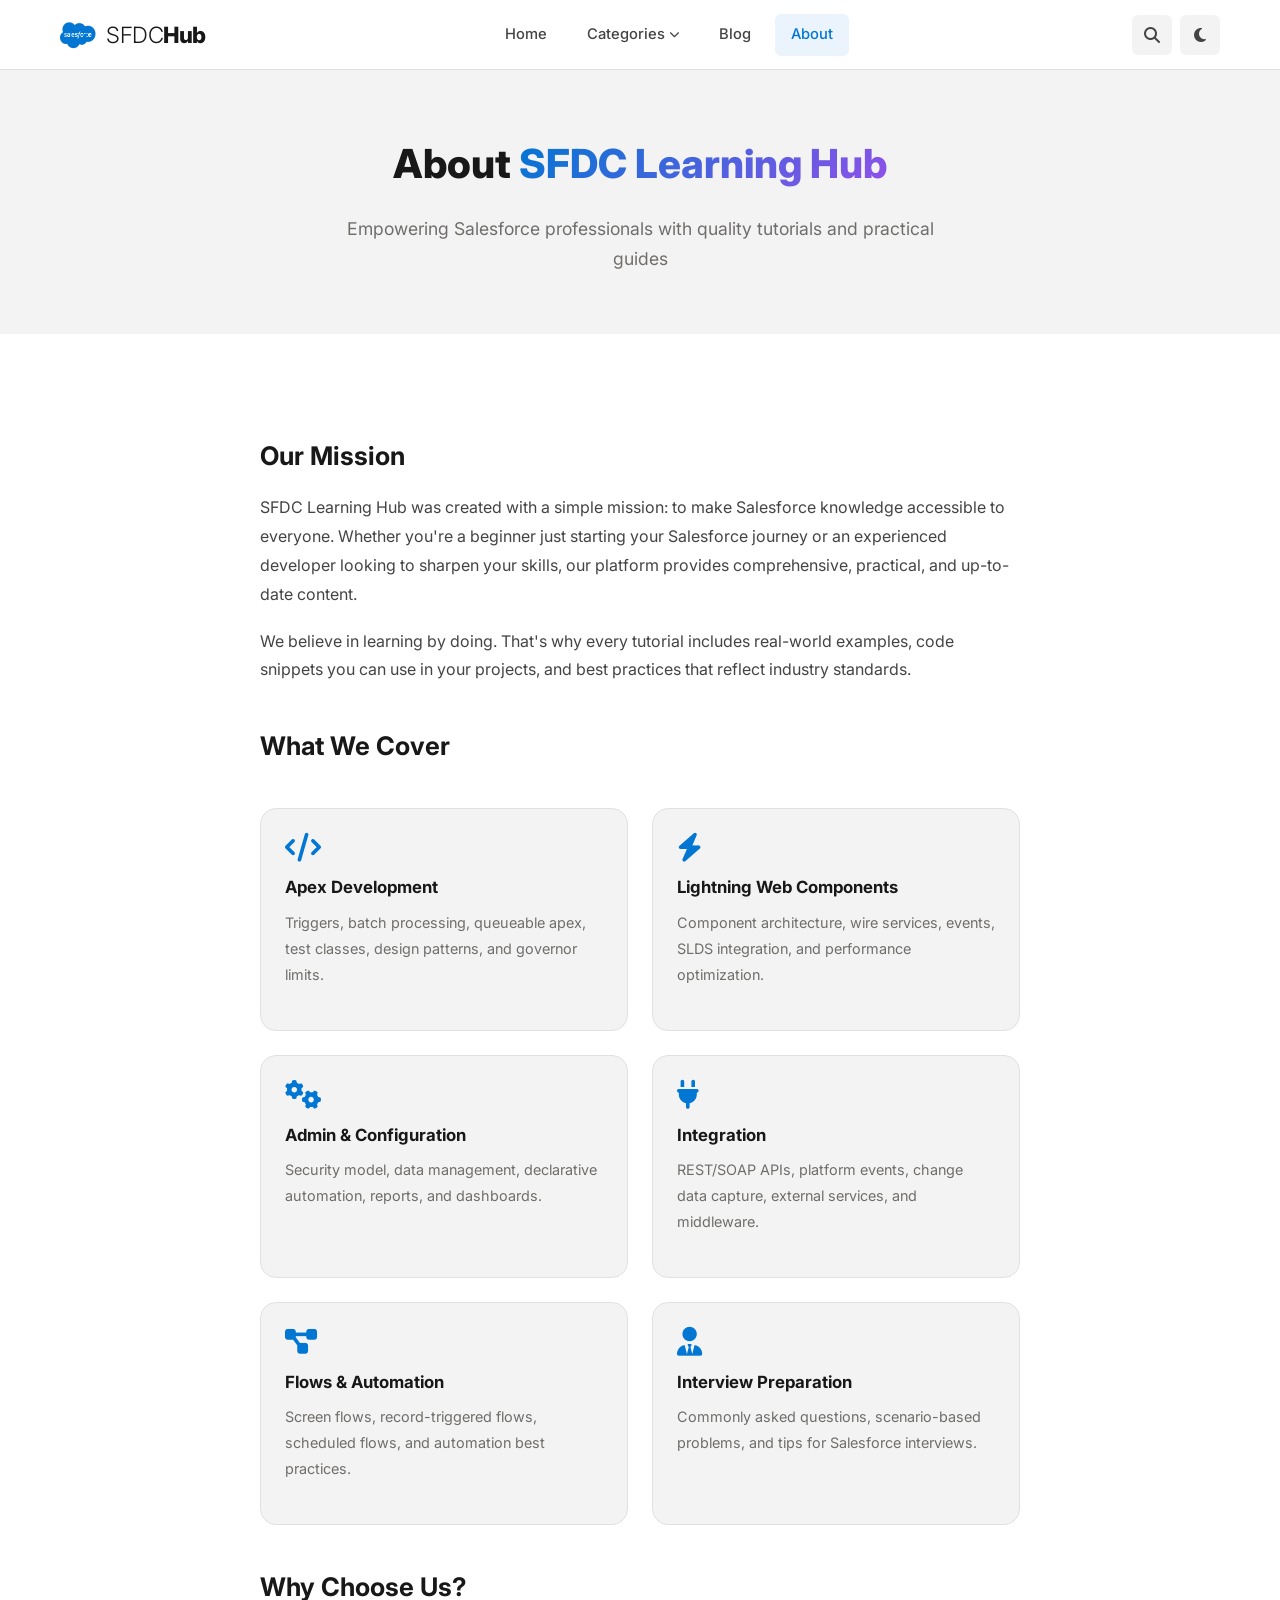
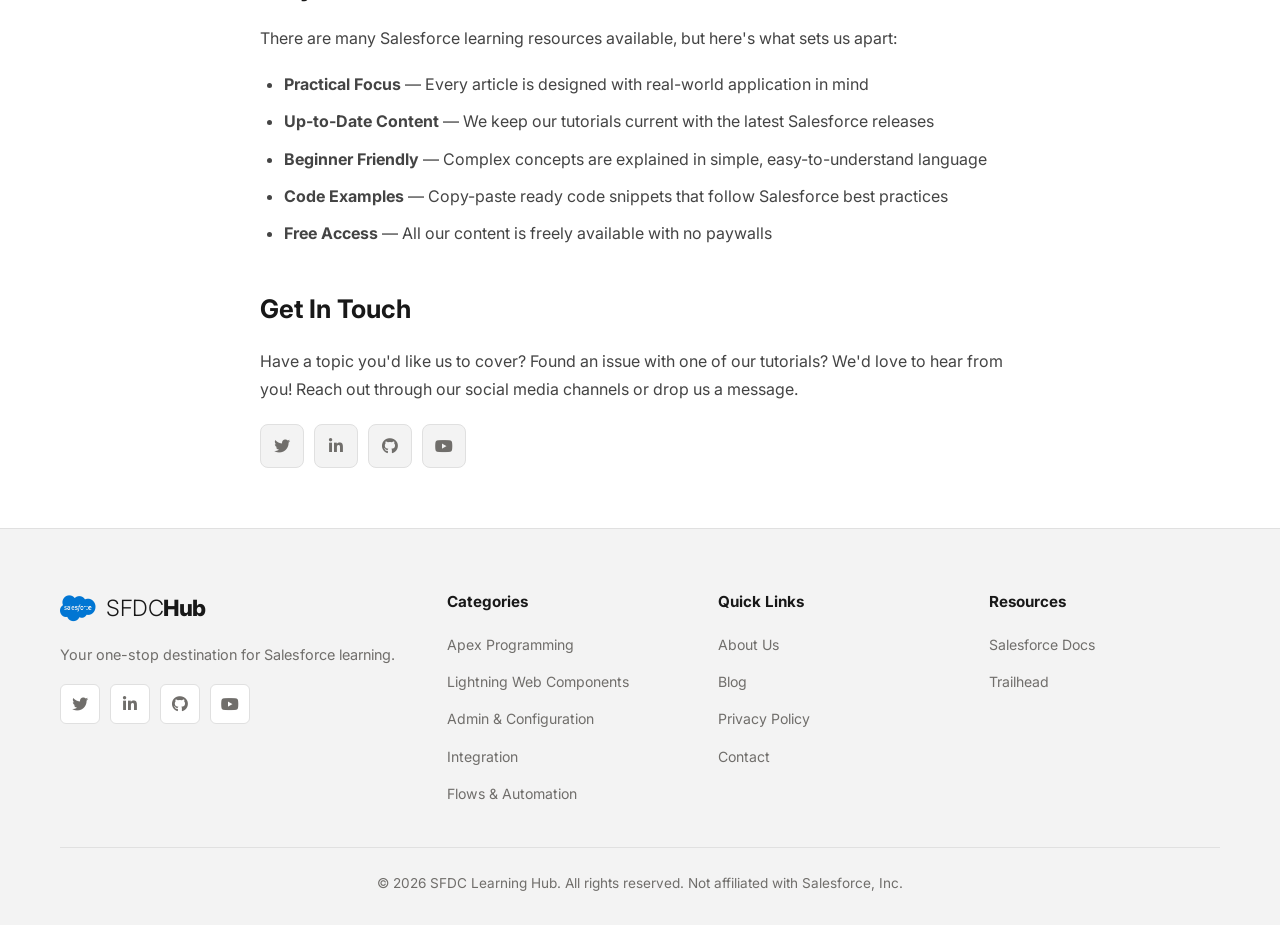
==== about.html @ 16c3002c "Initial commit - SFDC Learning Hub website" ====
<!DOCTYPE html>
<html lang="en">
<head>
    <meta charset="UTF-8">
    <meta name="viewport" content="width=device-width, initial-scale=1.0">
    <title>About - SFDC Learning Hub</title>
    <meta name="description" content="Learn about SFDC Learning Hub - your one-stop destination for Salesforce tutorials and resources.">
    <link rel="stylesheet" href="css/styles.css">
    <link rel="stylesheet" href="https://cdnjs.cloudflare.com/ajax/libs/font-awesome/6.5.1/css/all.min.css">
    <link href="https://fonts.googleapis.com/css2?family=Inter:wght@300;400;500;600;700;800&display=swap" rel="stylesheet">
</head>
<body>
    <!-- Header -->
    <header class="header" id="header">
        <div class="container">
            <div class="header-content">
                <a href="index.html" class="logo">
                    <i class="fab fa-salesforce"></i>
                    <span>SFDC<strong>Hub</strong></span>
                </a>
                <nav class="nav" id="nav">
                    <ul class="nav-list">
                        <li><a href="index.html" class="nav-link">Home</a></li>
                        <li class="dropdown">
                            <a href="categories.html" class="nav-link">Categories <i class="fas fa-chevron-down"></i></a>
                            <ul class="dropdown-menu">
                                <li><a href="categories.html#apex">Apex</a></li>
                                <li><a href="categories.html#lwc">Lightning Web Components</a></li>
                                <li><a href="categories.html#admin">Admin</a></li>
                                <li><a href="categories.html#integration">Integration</a></li>
                                <li><a href="categories.html#flows">Flows</a></li>
                                <li><a href="categories.html#interview">Interview Prep</a></li>
                            </ul>
                        </li>
                        <li><a href="blog.html" class="nav-link">Blog</a></li>
                        <li><a href="about.html" class="nav-link active">About</a></li>
                    </ul>
                </nav>
                <div class="header-actions">
                    <button class="search-toggle" id="searchToggle" aria-label="Toggle search"><i class="fas fa-search"></i></button>
                    <button class="theme-toggle" id="themeToggle" aria-label="Toggle theme"><i class="fas fa-moon"></i></button>
                    <button class="mobile-toggle" id="mobileToggle" aria-label="Toggle menu"><span></span><span></span><span></span></button>
                </div>
            </div>
            <div class="search-bar" id="searchBar">
                <div class="search-input-wrapper">
                    <i class="fas fa-search"></i>
                    <input type="text" placeholder="Search tutorials, guides, tips..." id="searchInput">
                    <button class="search-close" id="searchClose"><i class="fas fa-times"></i></button>
                </div>
            </div>
        </div>
    </header>

    <!-- About Hero -->
    <section class="about-hero">
        <div class="container">
            <h1>About <span class="gradient-text">SFDC Learning Hub</span></h1>
            <p>Empowering Salesforce professionals with quality tutorials and practical guides</p>
        </div>
    </section>

    <!-- About Content -->
    <section class="about-content">
        <h2>Our Mission</h2>
        <p>SFDC Learning Hub was created with a simple mission: to make Salesforce knowledge accessible to everyone. Whether you're a beginner just starting your Salesforce journey or an experienced developer looking to sharpen your skills, our platform provides comprehensive, practical, and up-to-date content.</p>

        <p>We believe in learning by doing. That's why every tutorial includes real-world examples, code snippets you can use in your projects, and best practices that reflect industry standards.</p>

        <h2>What We Cover</h2>

        <div class="about-features">
            <div class="about-feature">
                <i class="fas fa-code"></i>
                <h3>Apex Development</h3>
                <p>Triggers, batch processing, queueable apex, test classes, design patterns, and governor limits.</p>
            </div>
            <div class="about-feature">
                <i class="fas fa-bolt"></i>
                <h3>Lightning Web Components</h3>
                <p>Component architecture, wire services, events, SLDS integration, and performance optimization.</p>
            </div>
            <div class="about-feature">
                <i class="fas fa-cogs"></i>
                <h3>Admin & Configuration</h3>
                <p>Security model, data management, declarative automation, reports, and dashboards.</p>
            </div>
            <div class="about-feature">
                <i class="fas fa-plug"></i>
                <h3>Integration</h3>
                <p>REST/SOAP APIs, platform events, change data capture, external services, and middleware.</p>
            </div>
            <div class="about-feature">
                <i class="fas fa-project-diagram"></i>
                <h3>Flows & Automation</h3>
                <p>Screen flows, record-triggered flows, scheduled flows, and automation best practices.</p>
            </div>
            <div class="about-feature">
                <i class="fas fa-user-tie"></i>
                <h3>Interview Preparation</h3>
                <p>Commonly asked questions, scenario-based problems, and tips for Salesforce interviews.</p>
            </div>
        </div>

        <h2>Why Choose Us?</h2>
        <p>There are many Salesforce learning resources available, but here's what sets us apart:</p>

        <ul style="padding-left: 24px; margin: 16px 0;">
            <li style="list-style: disc; margin-bottom: 10px; color: var(--text-secondary); line-height: 1.7;"><strong>Practical Focus</strong> &mdash; Every article is designed with real-world application in mind</li>
            <li style="list-style: disc; margin-bottom: 10px; color: var(--text-secondary); line-height: 1.7;"><strong>Up-to-Date Content</strong> &mdash; We keep our tutorials current with the latest Salesforce releases</li>
            <li style="list-style: disc; margin-bottom: 10px; color: var(--text-secondary); line-height: 1.7;"><strong>Beginner Friendly</strong> &mdash; Complex concepts are explained in simple, easy-to-understand language</li>
            <li style="list-style: disc; margin-bottom: 10px; color: var(--text-secondary); line-height: 1.7;"><strong>Code Examples</strong> &mdash; Copy-paste ready code snippets that follow Salesforce best practices</li>
            <li style="list-style: disc; margin-bottom: 10px; color: var(--text-secondary); line-height: 1.7;"><strong>Free Access</strong> &mdash; All our content is freely available with no paywalls</li>
        </ul>

        <h2>Get In Touch</h2>
        <p>Have a topic you'd like us to cover? Found an issue with one of our tutorials? We'd love to hear from you! Reach out through our social media channels or drop us a message.</p>

        <div class="social-links" style="margin-top: 20px;">
            <a href="#" aria-label="Twitter" style="width: 44px; height: 44px; border-radius: 8px; background: var(--bg-secondary); border: 1px solid var(--border-color); display: flex; align-items: center; justify-content: center; color: var(--text-muted);"><i class="fab fa-twitter"></i></a>
            <a href="#" aria-label="LinkedIn" style="width: 44px; height: 44px; border-radius: 8px; background: var(--bg-secondary); border: 1px solid var(--border-color); display: flex; align-items: center; justify-content: center; color: var(--text-muted);"><i class="fab fa-linkedin-in"></i></a>
            <a href="#" aria-label="GitHub" style="width: 44px; height: 44px; border-radius: 8px; background: var(--bg-secondary); border: 1px solid var(--border-color); display: flex; align-items: center; justify-content: center; color: var(--text-muted);"><i class="fab fa-github"></i></a>
            <a href="#" aria-label="YouTube" style="width: 44px; height: 44px; border-radius: 8px; background: var(--bg-secondary); border: 1px solid var(--border-color); display: flex; align-items: center; justify-content: center; color: var(--text-muted);"><i class="fab fa-youtube"></i></a>
        </div>
    </section>

    <!-- Footer -->
    <footer class="footer">
        <div class="container">
            <div class="footer-grid">
                <div class="footer-brand">
                    <a href="index.html" class="logo"><i class="fab fa-salesforce"></i><span>SFDC<strong>Hub</strong></span></a>
                    <p>Your one-stop destination for Salesforce learning.</p>
                    <div class="social-links">
                        <a href="#" aria-label="Twitter"><i class="fab fa-twitter"></i></a>
                        <a href="#" aria-label="LinkedIn"><i class="fab fa-linkedin-in"></i></a>
                        <a href="#" aria-label="GitHub"><i class="fab fa-github"></i></a>
                        <a href="#" aria-label="YouTube"><i class="fab fa-youtube"></i></a>
                    </div>
                </div>
                <div class="footer-links">
                    <h4>Categories</h4>
                    <ul>
                        <li><a href="categories.html#apex">Apex Programming</a></li>
                        <li><a href="categories.html#lwc">Lightning Web Components</a></li>
                        <li><a href="categories.html#admin">Admin & Configuration</a></li>
                        <li><a href="categories.html#integration">Integration</a></li>
                        <li><a href="categories.html#flows">Flows & Automation</a></li>
                    </ul>
                </div>
                <div class="footer-links">
                    <h4>Quick Links</h4>
                    <ul>
                        <li><a href="about.html">About Us</a></li>
                        <li><a href="blog.html">Blog</a></li>
                        <li><a href="#">Privacy Policy</a></li>
                        <li><a href="#">Contact</a></li>
                    </ul>
                </div>
                <div class="footer-links">
                    <h4>Resources</h4>
                    <ul>
                        <li><a href="https://developer.salesforce.com" target="_blank" rel="noopener">Salesforce Docs</a></li>
                        <li><a href="https://trailhead.salesforce.com" target="_blank" rel="noopener">Trailhead</a></li>
                    </ul>
                </div>
            </div>
            <div class="footer-bottom">
                <p>&copy; 2026 SFDC Learning Hub. All rights reserved. Not affiliated with Salesforce, Inc.</p>
            </div>
        </div>
    </footer>

    <button class="back-to-top" id="backToTop" aria-label="Back to top"><i class="fas fa-chevron-up"></i></button>
    <script src="js/main.js"></script>
</body>
</html>
---- css/styles.css ----
/* ==========================================
   CSS Variables & Reset
   ========================================== */
:root {
    --primary: #0176D3;
    --primary-dark: #014486;
    --primary-light: #1B96FF;
    --secondary: #FF6B35;
    --accent-green: #2E844A;
    --accent-purple: #9050E9;
    --accent-pink: #E3066A;
    --accent-orange: #DD7A01;

    --bg-primary: #FFFFFF;
    --bg-secondary: #F3F3F3;
    --bg-tertiary: #E5E5E5;
    --bg-card: #FFFFFF;
    --bg-code: #F4F6F9;

    --text-primary: #181818;
    --text-secondary: #444444;
    --text-muted: #706E6B;
    --text-inverse: #FFFFFF;

    --border-color: #E0E0E0;
    --shadow-sm: 0 1px 3px rgba(0, 0, 0, 0.08);
    --shadow-md: 0 4px 12px rgba(0, 0, 0, 0.1);
    --shadow-lg: 0 8px 30px rgba(0, 0, 0, 0.12);
    --shadow-xl: 0 20px 60px rgba(0, 0, 0, 0.15);

    --radius-sm: 6px;
    --radius-md: 10px;
    --radius-lg: 16px;
    --radius-xl: 24px;
    --radius-full: 50px;

    --transition: 0.3s ease;
    --font-family: 'Inter', -apple-system, BlinkMacSystemFont, 'Segoe UI', sans-serif;

    --header-height: 70px;
    --container-max: 1200px;
}

/* Dark Theme */
[data-theme="dark"] {
    --bg-primary: #0F1923;
    --bg-secondary: #162231;
    --bg-tertiary: #1E2D3D;
    --bg-card: #1A2938;
    --bg-code: #162231;

    --text-primary: #F0F0F0;
    --text-secondary: #C9C9C9;
    --text-muted: #8B9DB3;

    --border-color: #2A3A4A;
    --shadow-sm: 0 1px 3px rgba(0, 0, 0, 0.3);
    --shadow-md: 0 4px 12px rgba(0, 0, 0, 0.4);
    --shadow-lg: 0 8px 30px rgba(0, 0, 0, 0.5);
    --shadow-xl: 0 20px 60px rgba(0, 0, 0, 0.6);
}

/* Reset */
*, *::before, *::after {
    margin: 0;
    padding: 0;
    box-sizing: border-box;
}

html {
    scroll-behavior: smooth;
    scroll-padding-top: var(--header-height);
}

body {
    font-family: var(--font-family);
    background-color: var(--bg-primary);
    color: var(--text-primary);
    line-height: 1.7;
    overflow-x: hidden;
}

a {
    text-decoration: none;
    color: inherit;
    transition: color var(--transition);
}

ul {
    list-style: none;
}

img {
    max-width: 100%;
    height: auto;
    display: block;
}

/* ==========================================
   Utility Classes
   ========================================== */
.container {
    max-width: var(--container-max);
    margin: 0 auto;
    padding: 0 20px;
}

.section {
    padding: 80px 0;
}

.gradient-text {
    background: linear-gradient(135deg, var(--primary), var(--accent-purple));
    -webkit-background-clip: text;
    background-clip: text;
    -webkit-text-fill-color: transparent;
}

.section-header {
    text-align: center;
    margin-bottom: 50px;
}

.section-tag {
    display: inline-block;
    background: linear-gradient(135deg, var(--primary), var(--accent-purple));
    color: white;
    padding: 6px 16px;
    border-radius: var(--radius-full);
    font-size: 0.8rem;
    font-weight: 600;
    text-transform: uppercase;
    letter-spacing: 1px;
    margin-bottom: 16px;
}

.section-header h2 {
    font-size: 2.2rem;
    font-weight: 800;
    margin-bottom: 12px;
    line-height: 1.2;
}

.section-header p {
    color: var(--text-muted);
    font-size: 1.05rem;
    max-width: 600px;
    margin: 0 auto;
}

.section-footer {
    text-align: center;
    margin-top: 40px;
}

/* ==========================================
   Buttons
   ========================================== */
.btn {
    display: inline-flex;
    align-items: center;
    gap: 8px;
    padding: 12px 28px;
    border-radius: var(--radius-full);
    font-weight: 600;
    font-size: 0.95rem;
    border: 2px solid transparent;
    cursor: pointer;
    transition: all var(--transition);
    font-family: var(--font-family);
}

.btn-primary {
    background: linear-gradient(135deg, var(--primary), var(--primary-dark));
    color: white;
    border-color: var(--primary);
}

.btn-primary:hover {
    background: linear-gradient(135deg, var(--primary-light), var(--primary));
    transform: translateY(-2px);
    box-shadow: 0 8px 25px rgba(1, 118, 211, 0.35);
}

.btn-outline {
    background: transparent;
    color: var(--text-primary);
    border-color: var(--border-color);
}

.btn-outline:hover {
    border-color: var(--primary);
    color: var(--primary);
    transform: translateY(-2px);
}

/* ==========================================
   Header
   ========================================== */
.header {
    position: fixed;
    top: 0;
    left: 0;
    right: 0;
    height: var(--header-height);
    background: var(--bg-primary);
    border-bottom: 1px solid var(--border-color);
    z-index: 1000;
    transition: all var(--transition);
}

.header.scrolled {
    box-shadow: var(--shadow-md);
}

.header-content {
    display: flex;
    align-items: center;
    justify-content: space-between;
    height: var(--header-height);
}

.logo {
    display: flex;
    align-items: center;
    gap: 10px;
    font-size: 1.4rem;
    color: var(--text-primary);
}

.logo i {
    font-size: 1.8rem;
    color: var(--primary);
}

.logo span {
    font-weight: 300;
    letter-spacing: -0.5px;
}

.logo strong {
    font-weight: 800;
}

/* Navigation */
.nav-list {
    display: flex;
    align-items: center;
    gap: 8px;
}

.nav-link {
    padding: 8px 16px;
    border-radius: var(--radius-sm);
    font-weight: 500;
    font-size: 0.92rem;
    color: var(--text-secondary);
    transition: all var(--transition);
    display: flex;
    align-items: center;
    gap: 4px;
}

.nav-link:hover, .nav-link.active {
    color: var(--primary);
    background: rgba(1, 118, 211, 0.08);
}

.nav-link i {
    font-size: 0.65rem;
    transition: transform var(--transition);
}

/* Dropdown */
.dropdown {
    position: relative;
}

.dropdown-menu {
    position: absolute;
    top: 100%;
    left: 0;
    min-width: 220px;
    background: var(--bg-card);
    border: 1px solid var(--border-color);
    border-radius: var(--radius-md);
    box-shadow: var(--shadow-lg);
    padding: 8px;
    opacity: 0;
    visibility: hidden;
    transform: translateY(10px);
    transition: all var(--transition);
    z-index: 100;
}

.dropdown:hover .dropdown-menu {
    opacity: 1;
    visibility: visible;
    transform: translateY(0);
}

.dropdown:hover .nav-link i {
    transform: rotate(180deg);
}

.dropdown-menu a {
    display: block;
    padding: 10px 14px;
    border-radius: var(--radius-sm);
    font-size: 0.9rem;
    color: var(--text-secondary);
    transition: all var(--transition);
}

.dropdown-menu a:hover {
    background: rgba(1, 118, 211, 0.08);
    color: var(--primary);
}

/* Header Actions */
.header-actions {
    display: flex;
    align-items: center;
    gap: 8px;
}

.search-toggle, .theme-toggle {
    width: 40px;
    height: 40px;
    border: none;
    background: var(--bg-secondary);
    border-radius: var(--radius-sm);
    cursor: pointer;
    display: flex;
    align-items: center;
    justify-content: center;
    color: var(--text-secondary);
    font-size: 1rem;
    transition: all var(--transition);
}

.search-toggle:hover, .theme-toggle:hover {
    background: var(--primary);
    color: white;
}

/* Mobile Toggle */
.mobile-toggle {
    display: none;
    flex-direction: column;
    gap: 5px;
    width: 40px;
    height: 40px;
    border: none;
    background: var(--bg-secondary);
    border-radius: var(--radius-sm);
    cursor: pointer;
    align-items: center;
    justify-content: center;
    padding: 10px;
}

.mobile-toggle span {
    display: block;
    width: 20px;
    height: 2px;
    background: var(--text-secondary);
    border-radius: 2px;
    transition: all var(--transition);
}

.mobile-toggle.active span:nth-child(1) {
    transform: rotate(45deg) translate(5px, 5px);
}

.mobile-toggle.active span:nth-child(2) {
    opacity: 0;
}

.mobile-toggle.active span:nth-child(3) {
    transform: rotate(-45deg) translate(5px, -5px);
}

/* Search Bar */
.search-bar {
    position: absolute;
    top: 100%;
    left: 0;
    right: 0;
    background: var(--bg-card);
    border-bottom: 1px solid var(--border-color);
    padding: 16px 20px;
    box-shadow: var(--shadow-md);
    opacity: 0;
    visibility: hidden;
    transform: translateY(-10px);
    transition: all var(--transition);
}

.search-bar.active {
    opacity: 1;
    visibility: visible;
    transform: translateY(0);
}

.search-input-wrapper {
    max-width: var(--container-max);
    margin: 0 auto;
    display: flex;
    align-items: center;
    gap: 12px;
    background: var(--bg-secondary);
    padding: 12px 20px;
    border-radius: var(--radius-full);
}

.search-input-wrapper i {
    color: var(--text-muted);
}

.search-input-wrapper input {
    flex: 1;
    border: none;
    background: none;
    outline: none;
    font-size: 1rem;
    color: var(--text-primary);
    font-family: var(--font-family);
}

.search-close {
    border: none;
    background: none;
    cursor: pointer;
    color: var(--text-muted);
    font-size: 1rem;
    padding: 4px;
}

/* ==========================================
   Hero Section
   ========================================== */
.hero {
    position: relative;
    min-height: 600px;
    display: flex;
    align-items: center;
    padding-top: calc(var(--header-height) + 40px);
    padding-bottom: 60px;
    overflow: hidden;
}

.hero-bg {
    position: absolute;
    inset: 0;
    overflow: hidden;
}

.hero-shape {
    position: absolute;
    border-radius: 50%;
    filter: blur(80px);
    opacity: 0.12;
}

.hero-shape-1 {
    width: 500px;
    height: 500px;
    background: var(--primary);
    top: -100px;
    right: -100px;
}

.hero-shape-2 {
    width: 400px;
    height: 400px;
    background: var(--accent-purple);
    bottom: -100px;
    left: -50px;
}

.hero-shape-3 {
    width: 300px;
    height: 300px;
    background: var(--secondary);
    top: 50%;
    left: 50%;
    transform: translate(-50%, -50%);
}

.hero-content {
    position: relative;
    text-align: center;
    max-width: 780px;
    margin: 0 auto;
}

.hero-badge {
    display: inline-block;
    background: rgba(1, 118, 211, 0.1);
    color: var(--primary);
    padding: 8px 20px;
    border-radius: var(--radius-full);
    font-size: 0.85rem;
    font-weight: 600;
    margin-bottom: 24px;
    border: 1px solid rgba(1, 118, 211, 0.2);
}

.hero h1 {
    font-size: 3.2rem;
    font-weight: 800;
    line-height: 1.15;
    margin-bottom: 20px;
    letter-spacing: -1px;
}

.hero p {
    font-size: 1.15rem;
    color: var(--text-secondary);
    max-width: 620px;
    margin: 0 auto 32px;
    line-height: 1.8;
}

.hero-cta {
    display: flex;
    align-items: center;
    justify-content: center;
    gap: 16px;
    margin-bottom: 50px;
}

.hero-stats {
    display: flex;
    align-items: center;
    justify-content: center;
    gap: 50px;
}

.stat {
    text-align: center;
}

.stat-number {
    display: block;
    font-size: 2rem;
    font-weight: 800;
    color: var(--primary);
}

.stat-label {
    display: block;
    font-size: 0.85rem;
    color: var(--text-muted);
    font-weight: 500;
}

/* ==========================================
   Categories Grid
   ========================================== */
.categories {
    background: var(--bg-secondary);
}

.categories-grid {
    display: grid;
    grid-template-columns: repeat(3, 1fr);
    gap: 24px;
}

.category-card {
    background: var(--bg-card);
    border: 1px solid var(--border-color);
    border-radius: var(--radius-lg);
    padding: 32px;
    transition: all var(--transition);
    display: block;
}

.category-card:hover {
    transform: translateY(-5px);
    box-shadow: var(--shadow-lg);
    border-color: transparent;
}

.category-icon {
    width: 56px;
    height: 56px;
    border-radius: var(--radius-md);
    display: flex;
    align-items: center;
    justify-content: center;
    font-size: 1.4rem;
    color: var(--accent, var(--primary));
    background: color-mix(in srgb, var(--accent, var(--primary)) 10%, transparent);
    margin-bottom: 20px;
}

.category-card h3 {
    font-size: 1.15rem;
    font-weight: 700;
    margin-bottom: 8px;
}

.category-card p {
    color: var(--text-muted);
    font-size: 0.9rem;
    margin-bottom: 16px;
    line-height: 1.6;
}

.category-count {
    font-size: 0.8rem;
    font-weight: 600;
    color: var(--primary);
    background: rgba(1, 118, 211, 0.08);
    padding: 4px 12px;
    border-radius: var(--radius-full);
}

/* ==========================================
   Posts Grid
   ========================================== */
.posts-grid {
    display: grid;
    grid-template-columns: repeat(3, 1fr);
    gap: 24px;
}

.post-card {
    background: var(--bg-card);
    border: 1px solid var(--border-color);
    border-radius: var(--radius-lg);
    overflow: hidden;
    transition: all var(--transition);
}

.post-card:hover {
    transform: translateY(-5px);
    box-shadow: var(--shadow-lg);
}

.post-image {
    position: relative;
    height: 180px;
    overflow: hidden;
}

.post-image-placeholder {
    width: 100%;
    height: 100%;
    background: var(--bg, linear-gradient(135deg, var(--primary), var(--primary-dark)));
    display: flex;
    align-items: center;
    justify-content: center;
    font-size: 3rem;
    color: rgba(255, 255, 255, 0.3);
}

.post-badge {
    position: absolute;
    top: 12px;
    left: 12px;
    background: var(--secondary);
    color: white;
    padding: 4px 12px;
    border-radius: var(--radius-full);
    font-size: 0.75rem;
    font-weight: 700;
    text-transform: uppercase;
}

.post-content {
    padding: 24px;
}

.post-meta {
    display: flex;
    flex-wrap: wrap;
    align-items: center;
    gap: 12px;
    margin-bottom: 12px;
}

.post-category {
    background: rgba(1, 118, 211, 0.1);
    color: var(--primary);
    padding: 3px 10px;
    border-radius: var(--radius-full);
    font-size: 0.75rem;
    font-weight: 600;
}

.post-date, .post-read {
    font-size: 0.8rem;
    color: var(--text-muted);
    display: flex;
    align-items: center;
    gap: 4px;
}

.post-content h3 {
    font-size: 1.05rem;
    font-weight: 700;
    line-height: 1.4;
    margin-bottom: 10px;
}

.post-content h3 a:hover {
    color: var(--primary);
}

.post-content > p {
    color: var(--text-muted);
    font-size: 0.88rem;
    line-height: 1.6;
    margin-bottom: 16px;
    display: -webkit-box;
    -webkit-line-clamp: 3;
    -webkit-box-orient: vertical;
    overflow: hidden;
}

.read-more {
    display: inline-flex;
    align-items: center;
    gap: 6px;
    color: var(--primary);
    font-weight: 600;
    font-size: 0.88rem;
    transition: all var(--transition);
}

.read-more:hover {
    gap: 10px;
}

/* Featured Post */
.featured-post {
    grid-column: 1 / -1;
    display: grid;
    grid-template-columns: 1fr 1fr;
}

.featured-post .post-image {
    height: 100%;
    min-height: 280px;
}

.featured-post .post-content {
    padding: 32px;
    display: flex;
    flex-direction: column;
    justify-content: center;
}

.featured-post .post-content h3 {
    font-size: 1.4rem;
}

/* ==========================================
   Newsletter
   ========================================== */
.newsletter {
    padding: 40px 0;
}

.newsletter-card {
    background: linear-gradient(135deg, var(--primary), var(--primary-dark));
    border-radius: var(--radius-xl);
    padding: 60px;
    display: flex;
    align-items: center;
    justify-content: space-between;
    gap: 40px;
    position: relative;
    overflow: hidden;
}

.newsletter-card::before {
    content: '';
    position: absolute;
    width: 300px;
    height: 300px;
    background: rgba(255, 255, 255, 0.05);
    border-radius: 50%;
    top: -100px;
    right: -50px;
}

.newsletter-content {
    position: relative;
    flex: 1;
}

.newsletter-content h2 {
    color: white;
    font-size: 1.8rem;
    font-weight: 800;
    margin-bottom: 10px;
}

.newsletter-content p {
    color: rgba(255, 255, 255, 0.8);
    margin-bottom: 24px;
    font-size: 1rem;
}

.newsletter-form .form-group {
    display: flex;
    gap: 12px;
}

.newsletter-form input {
    flex: 1;
    padding: 14px 20px;
    border-radius: var(--radius-full);
    border: 2px solid rgba(255, 255, 255, 0.2);
    background: rgba(255, 255, 255, 0.1);
    color: white;
    font-size: 0.95rem;
    outline: none;
    font-family: var(--font-family);
    backdrop-filter: blur(10px);
}

.newsletter-form input::placeholder {
    color: rgba(255, 255, 255, 0.6);
}

.newsletter-form input:focus {
    border-color: rgba(255, 255, 255, 0.5);
}

.newsletter-form .btn {
    background: white;
    color: var(--primary);
    border-color: white;
    white-space: nowrap;
}

.newsletter-form .btn:hover {
    background: var(--bg-secondary);
    transform: translateY(-2px);
}

.newsletter-icon {
    font-size: 5rem;
    color: rgba(255, 255, 255, 0.15);
    position: relative;
}

/* ==========================================
   Topics Cloud
   ========================================== */
.topics {
    background: var(--bg-secondary);
}

.topics-cloud {
    display: flex;
    flex-wrap: wrap;
    justify-content: center;
    gap: 12px;
}

.topic-tag {
    padding: 8px 20px;
    background: var(--bg-card);
    border: 1px solid var(--border-color);
    border-radius: var(--radius-full);
    font-size: 0.88rem;
    font-weight: 500;
    color: var(--text-secondary);
    transition: all var(--transition);
}

.topic-tag:hover {
    background: var(--primary);
    color: white;
    border-color: var(--primary);
    transform: translateY(-2px);
}

/* ==========================================
   Footer
   ========================================== */
.footer {
    background: var(--bg-secondary);
    border-top: 1px solid var(--border-color);
    padding: 60px 0 30px;
}

.footer-grid {
    display: grid;
    grid-template-columns: 1.5fr 1fr 1fr 1fr;
    gap: 40px;
    margin-bottom: 40px;
}

.footer-brand p {
    color: var(--text-muted);
    font-size: 0.9rem;
    margin: 16px 0;
    line-height: 1.7;
}

.social-links {
    display: flex;
    gap: 10px;
}

.social-links a {
    width: 40px;
    height: 40px;
    border-radius: var(--radius-sm);
    background: var(--bg-primary);
    border: 1px solid var(--border-color);
    display: flex;
    align-items: center;
    justify-content: center;
    color: var(--text-muted);
    transition: all var(--transition);
}

.social-links a:hover {
    background: var(--primary);
    border-color: var(--primary);
    color: white;
}

.footer-links h4 {
    font-size: 0.95rem;
    font-weight: 700;
    margin-bottom: 16px;
    color: var(--text-primary);
}

.footer-links ul {
    display: flex;
    flex-direction: column;
    gap: 10px;
}

.footer-links a {
    font-size: 0.88rem;
    color: var(--text-muted);
    transition: all var(--transition);
}

.footer-links a:hover {
    color: var(--primary);
    padding-left: 4px;
}

.footer-bottom {
    border-top: 1px solid var(--border-color);
    padding-top: 24px;
    text-align: center;
}

.footer-bottom p {
    font-size: 0.85rem;
    color: var(--text-muted);
}

/* ==========================================
   Back to Top
   ========================================== */
.back-to-top {
    position: fixed;
    bottom: 30px;
    right: 30px;
    width: 44px;
    height: 44px;
    border: none;
    background: var(--primary);
    color: white;
    border-radius: var(--radius-sm);
    cursor: pointer;
    opacity: 0;
    visibility: hidden;
    transform: translateY(20px);
    transition: all var(--transition);
    font-size: 1rem;
    box-shadow: var(--shadow-md);
    z-index: 999;
}

.back-to-top.visible {
    opacity: 1;
    visibility: visible;
    transform: translateY(0);
}

.back-to-top:hover {
    background: var(--primary-dark);
    transform: translateY(-3px);
}

/* ==========================================
   Blog Page Styles
   ========================================== */
.page-header {
    padding-top: calc(var(--header-height) + 60px);
    padding-bottom: 40px;
    background: var(--bg-secondary);
    text-align: center;
}

.page-header h1 {
    font-size: 2.5rem;
    font-weight: 800;
    margin-bottom: 12px;
}

.page-header p {
    color: var(--text-muted);
    font-size: 1.05rem;
}

.blog-layout {
    display: grid;
    grid-template-columns: 1fr 320px;
    gap: 40px;
}

/* Sidebar */
.sidebar {
    position: sticky;
    top: calc(var(--header-height) + 20px);
    height: fit-content;
}

.sidebar-widget {
    background: var(--bg-card);
    border: 1px solid var(--border-color);
    border-radius: var(--radius-lg);
    padding: 24px;
    margin-bottom: 24px;
}

.sidebar-widget h3 {
    font-size: 1rem;
    font-weight: 700;
    margin-bottom: 16px;
    padding-bottom: 12px;
    border-bottom: 2px solid var(--border-color);
}

.sidebar-categories li {
    margin-bottom: 8px;
}

.sidebar-categories a {
    display: flex;
    align-items: center;
    justify-content: space-between;
    padding: 10px 12px;
    border-radius: var(--radius-sm);
    color: var(--text-secondary);
    font-size: 0.9rem;
    transition: all var(--transition);
}

.sidebar-categories a:hover {
    background: rgba(1, 118, 211, 0.08);
    color: var(--primary);
}

.sidebar-categories .count {
    background: var(--bg-secondary);
    padding: 2px 10px;
    border-radius: var(--radius-full);
    font-size: 0.8rem;
    font-weight: 600;
}

/* Filter Tabs */
.filter-tabs {
    display: flex;
    flex-wrap: wrap;
    gap: 8px;
    margin-bottom: 30px;
}

.filter-tab {
    padding: 8px 20px;
    border: 1px solid var(--border-color);
    background: var(--bg-card);
    border-radius: var(--radius-full);
    font-size: 0.88rem;
    font-weight: 500;
    cursor: pointer;
    transition: all var(--transition);
    font-family: var(--font-family);
    color: var(--text-secondary);
}

.filter-tab:hover, .filter-tab.active {
    background: var(--primary);
    color: white;
    border-color: var(--primary);
}

/* ==========================================
   Single Post Page
   ========================================== */
.post-hero {
    padding-top: calc(var(--header-height) + 40px);
    padding-bottom: 40px;
    background: var(--bg-secondary);
}

.post-hero-content {
    max-width: 800px;
    margin: 0 auto;
}

.breadcrumb {
    display: flex;
    align-items: center;
    gap: 8px;
    margin-bottom: 24px;
    font-size: 0.85rem;
    color: var(--text-muted);
}

.breadcrumb a:hover {
    color: var(--primary);
}

.breadcrumb i {
    font-size: 0.65rem;
}

.post-hero h1 {
    font-size: 2.2rem;
    font-weight: 800;
    line-height: 1.3;
    margin-bottom: 20px;
}

.post-author {
    display: flex;
    align-items: center;
    gap: 12px;
}

.author-avatar {
    width: 44px;
    height: 44px;
    border-radius: 50%;
    background: linear-gradient(135deg, var(--primary), var(--accent-purple));
    display: flex;
    align-items: center;
    justify-content: center;
    color: white;
    font-weight: 700;
    font-size: 1rem;
}

.author-info .name {
    font-weight: 600;
    font-size: 0.92rem;
}

.author-info .date {
    font-size: 0.82rem;
    color: var(--text-muted);
}

/* Post Body */
.post-body {
    max-width: 800px;
    margin: 0 auto;
    padding: 40px 0 80px;
}

.post-body h2 {
    font-size: 1.6rem;
    font-weight: 700;
    margin: 40px 0 16px;
    padding-top: 20px;
}

.post-body h3 {
    font-size: 1.3rem;
    font-weight: 600;
    margin: 30px 0 12px;
}

.post-body p {
    margin-bottom: 18px;
    color: var(--text-secondary);
    font-size: 1.02rem;
    line-height: 1.8;
}

.post-body ul, .post-body ol {
    margin: 16px 0;
    padding-left: 24px;
}

.post-body li {
    margin-bottom: 8px;
    color: var(--text-secondary);
    line-height: 1.7;
    list-style: disc;
}

.post-body ol li {
    list-style: decimal;
}

.post-body code {
    background: var(--bg-code);
    padding: 2px 8px;
    border-radius: 4px;
    font-size: 0.9rem;
    color: var(--accent-pink);
    font-family: 'Fira Code', 'Consolas', monospace;
}

.post-body pre {
    background: #1E1E1E;
    color: #D4D4D4;
    padding: 24px;
    border-radius: var(--radius-md);
    overflow-x: auto;
    margin: 24px 0;
    line-height: 1.6;
}

.post-body pre code {
    background: none;
    color: inherit;
    padding: 0;
}

.post-body blockquote {
    border-left: 4px solid var(--primary);
    padding: 16px 24px;
    background: rgba(1, 118, 211, 0.05);
    border-radius: 0 var(--radius-sm) var(--radius-sm) 0;
    margin: 24px 0;
}

.post-body blockquote p {
    color: var(--text-primary);
    font-style: italic;
}

/* Post Tags */
.post-tags {
    display: flex;
    flex-wrap: wrap;
    gap: 8px;
    margin-top: 40px;
    padding-top: 24px;
    border-top: 1px solid var(--border-color);
}

.post-tags a {
    padding: 6px 14px;
    background: var(--bg-secondary);
    border-radius: var(--radius-full);
    font-size: 0.82rem;
    font-weight: 500;
    color: var(--text-muted);
    transition: all var(--transition);
}

.post-tags a:hover {
    background: var(--primary);
    color: white;
}

/* ==========================================
   About Page
   ========================================== */
.about-hero {
    padding-top: calc(var(--header-height) + 60px);
    padding-bottom: 60px;
    background: var(--bg-secondary);
    text-align: center;
}

.about-hero h1 {
    font-size: 2.5rem;
    font-weight: 800;
    margin-bottom: 16px;
}

.about-hero p {
    color: var(--text-muted);
    font-size: 1.1rem;
    max-width: 600px;
    margin: 0 auto;
}

.about-content {
    max-width: 800px;
    margin: 0 auto;
    padding: 60px 20px;
}

.about-content h2 {
    font-size: 1.6rem;
    font-weight: 700;
    margin: 40px 0 16px;
}

.about-content p {
    color: var(--text-secondary);
    margin-bottom: 18px;
    line-height: 1.8;
}

.about-features {
    display: grid;
    grid-template-columns: repeat(2, 1fr);
    gap: 24px;
    margin: 40px 0;
}

.about-feature {
    padding: 24px;
    background: var(--bg-secondary);
    border-radius: var(--radius-lg);
    border: 1px solid var(--border-color);
}

.about-feature i {
    font-size: 1.8rem;
    color: var(--primary);
    margin-bottom: 12px;
}

.about-feature h3 {
    font-size: 1.05rem;
    font-weight: 700;
    margin-bottom: 8px;
}

.about-feature p {
    font-size: 0.9rem;
    color: var(--text-muted);
}

/* ==========================================
   Pagination
   ========================================== */
.pagination {
    display: flex;
    align-items: center;
    justify-content: center;
    gap: 8px;
    margin-top: 40px;
}

.pagination a, .pagination span {
    width: 40px;
    height: 40px;
    display: flex;
    align-items: center;
    justify-content: center;
    border-radius: var(--radius-sm);
    font-weight: 600;
    font-size: 0.9rem;
    border: 1px solid var(--border-color);
    background: var(--bg-card);
    color: var(--text-secondary);
    transition: all var(--transition);
}

.pagination a:hover, .pagination .active {
    background: var(--primary);
    color: white;
    border-color: var(--primary);
}

/* ==========================================
   Responsive Design
   ========================================== */
@media (max-width: 1024px) {
    .hero h1 {
        font-size: 2.5rem;
    }

    .categories-grid {
        grid-template-columns: repeat(2, 1fr);
    }

    .posts-grid {
        grid-template-columns: repeat(2, 1fr);
    }

    .featured-post {
        grid-column: 1 / -1;
    }

    .footer-grid {
        grid-template-columns: repeat(2, 1fr);
    }

    .blog-layout {
        grid-template-columns: 1fr;
    }

    .sidebar {
        position: static;
    }
}

@media (max-width: 768px) {
    :root {
        --header-height: 60px;
    }

    .nav {
        position: fixed;
        top: var(--header-height);
        left: 0;
        right: 0;
        bottom: 0;
        background: var(--bg-primary);
        padding: 20px;
        opacity: 0;
        visibility: hidden;
        transform: translateX(-100%);
        transition: all var(--transition);
        z-index: 999;
    }

    .nav.active {
        opacity: 1;
        visibility: visible;
        transform: translateX(0);
    }

    .nav-list {
        flex-direction: column;
        gap: 4px;
    }

    .nav-link {
        padding: 14px 16px;
        font-size: 1rem;
    }

    .dropdown-menu {
        position: static;
        opacity: 1;
        visibility: visible;
        transform: none;
        box-shadow: none;
        border: none;
        padding-left: 16px;
        background: transparent;
        display: none;
    }

    .dropdown.open .dropdown-menu {
        display: block;
    }

    .mobile-toggle {
        display: flex;
    }

    .hero {
        min-height: auto;
        padding-top: calc(var(--header-height) + 30px);
        padding-bottom: 40px;
    }

    .hero h1 {
        font-size: 2rem;
    }

    .hero p {
        font-size: 1rem;
    }

    .hero-cta {
        flex-direction: column;
    }

    .hero-stats {
        gap: 30px;
    }

    .stat-number {
        font-size: 1.5rem;
    }

    .section {
        padding: 50px 0;
    }

    .section-header h2 {
        font-size: 1.8rem;
    }

    .categories-grid {
        grid-template-columns: 1fr;
    }

    .posts-grid {
        grid-template-columns: 1fr;
    }

    .featured-post {
        grid-template-columns: 1fr;
    }

    .featured-post .post-image {
        min-height: 200px;
    }

    .newsletter-card {
        padding: 40px 24px;
        flex-direction: column;
        text-align: center;
    }

    .newsletter-icon {
        display: none;
    }

    .newsletter-form .form-group {
        flex-direction: column;
    }

    .footer-grid {
        grid-template-columns: 1fr;
        gap: 30px;
    }

    .about-features {
        grid-template-columns: 1fr;
    }

    .post-hero h1 {
        font-size: 1.7rem;
    }
}

@media (max-width: 480px) {
    .hero h1 {
        font-size: 1.7rem;
    }

    .hero-stats {
        flex-direction: column;
        gap: 16px;
    }

    .container {
        padding: 0 16px;
    }

    .category-card {
        padding: 24px;
    }
}

/* ==========================================
   Animations
   ========================================== */
@keyframes fadeInUp {
    from {
        opacity: 0;
        transform: translateY(30px);
    }
    to {
        opacity: 1;
        transform: translateY(0);
    }
}

.animate-in {
    animation: fadeInUp 0.6s ease forwards;
    opacity: 0;
}

.animate-in:nth-child(1) { animation-delay: 0.1s; }
.animate-in:nth-child(2) { animation-delay: 0.2s; }
.animate-in:nth-child(3) { animation-delay: 0.3s; }
.animate-in:nth-child(4) { animation-delay: 0.4s; }
.animate-in:nth-child(5) { animation-delay: 0.5s; }
.animate-in:nth-child(6) { animation-delay: 0.6s; }

/* Loading skeleton */
.skeleton {
    background: linear-gradient(90deg, var(--bg-secondary) 25%, var(--bg-tertiary) 50%, var(--bg-secondary) 75%);
    background-size: 200% 100%;
    animation: shimmer 1.5s infinite;
    border-radius: var(--radius-sm);
}

@keyframes shimmer {
    0% { background-position: 200% 0; }
    100% { background-position: -200% 0; }
}
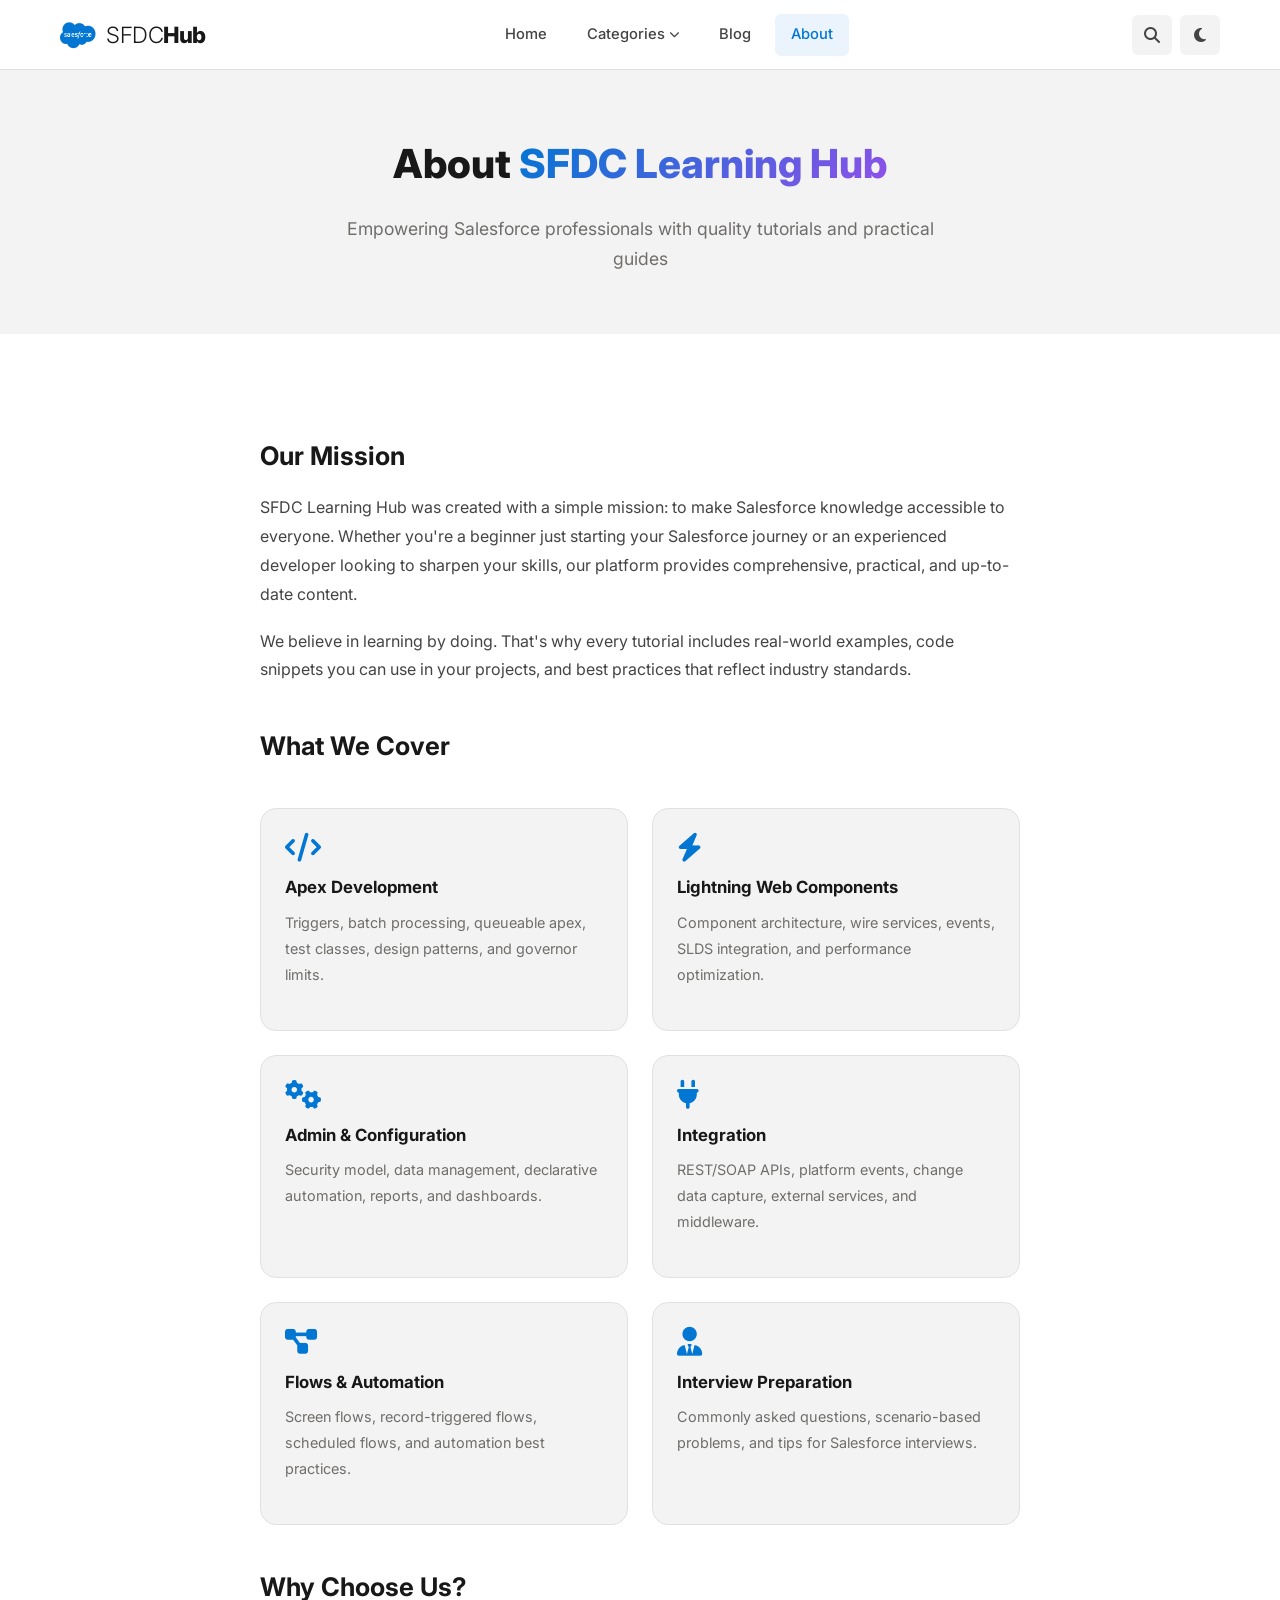
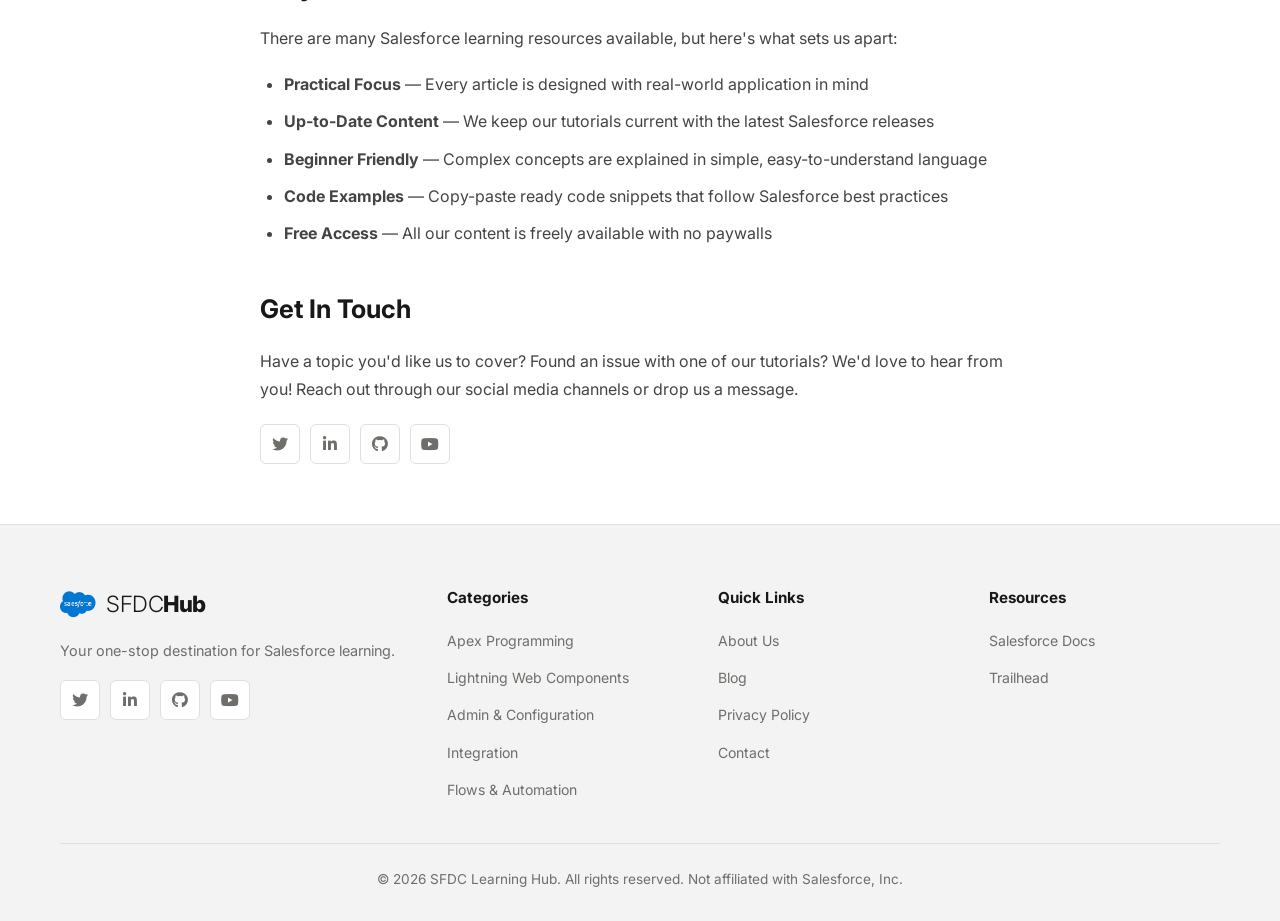
==== commit cd5ffc36: "Refactor website styles and accessibility" ====
--- a/about.html
+++ b/about.html
@@ -46,7 +46,7 @@
                 <div class="search-input-wrapper">
                     <i class="fas fa-search"></i>
                     <input type="text" placeholder="Search tutorials, guides, tips..." id="searchInput">
-                    <button class="search-close" id="searchClose"><i class="fas fa-times"></i></button>
+                    <button class="search-close" id="searchClose" aria-label="Close search" title="Close search"><i class="fas fa-times"></i></button>
                 </div>
             </div>
         </div>
@@ -105,22 +105,22 @@
         <h2>Why Choose Us?</h2>
         <p>There are many Salesforce learning resources available, but here's what sets us apart:</p>
 
-        <ul style="padding-left: 24px; margin: 16px 0;">
-            <li style="list-style: disc; margin-bottom: 10px; color: var(--text-secondary); line-height: 1.7;"><strong>Practical Focus</strong> &mdash; Every article is designed with real-world application in mind</li>
-            <li style="list-style: disc; margin-bottom: 10px; color: var(--text-secondary); line-height: 1.7;"><strong>Up-to-Date Content</strong> &mdash; We keep our tutorials current with the latest Salesforce releases</li>
-            <li style="list-style: disc; margin-bottom: 10px; color: var(--text-secondary); line-height: 1.7;"><strong>Beginner Friendly</strong> &mdash; Complex concepts are explained in simple, easy-to-understand language</li>
-            <li style="list-style: disc; margin-bottom: 10px; color: var(--text-secondary); line-height: 1.7;"><strong>Code Examples</strong> &mdash; Copy-paste ready code snippets that follow Salesforce best practices</li>
-            <li style="list-style: disc; margin-bottom: 10px; color: var(--text-secondary); line-height: 1.7;"><strong>Free Access</strong> &mdash; All our content is freely available with no paywalls</li>
+        <ul class="u-about-list">
+            <li><strong>Practical Focus</strong> &mdash; Every article is designed with real-world application in mind</li>
+            <li><strong>Up-to-Date Content</strong> &mdash; We keep our tutorials current with the latest Salesforce releases</li>
+            <li><strong>Beginner Friendly</strong> &mdash; Complex concepts are explained in simple, easy-to-understand language</li>
+            <li><strong>Code Examples</strong> &mdash; Copy-paste ready code snippets that follow Salesforce best practices</li>
+            <li><strong>Free Access</strong> &mdash; All our content is freely available with no paywalls</li>
         </ul>
 
         <h2>Get In Touch</h2>
         <p>Have a topic you'd like us to cover? Found an issue with one of our tutorials? We'd love to hear from you! Reach out through our social media channels or drop us a message.</p>
 
-        <div class="social-links" style="margin-top: 20px;">
-            <a href="#" aria-label="Twitter" style="width: 44px; height: 44px; border-radius: 8px; background: var(--bg-secondary); border: 1px solid var(--border-color); display: flex; align-items: center; justify-content: center; color: var(--text-muted);"><i class="fab fa-twitter"></i></a>
-            <a href="#" aria-label="LinkedIn" style="width: 44px; height: 44px; border-radius: 8px; background: var(--bg-secondary); border: 1px solid var(--border-color); display: flex; align-items: center; justify-content: center; color: var(--text-muted);"><i class="fab fa-linkedin-in"></i></a>
-            <a href="#" aria-label="GitHub" style="width: 44px; height: 44px; border-radius: 8px; background: var(--bg-secondary); border: 1px solid var(--border-color); display: flex; align-items: center; justify-content: center; color: var(--text-muted);"><i class="fab fa-github"></i></a>
-            <a href="#" aria-label="YouTube" style="width: 44px; height: 44px; border-radius: 8px; background: var(--bg-secondary); border: 1px solid var(--border-color); display: flex; align-items: center; justify-content: center; color: var(--text-muted);"><i class="fab fa-youtube"></i></a>
+        <div class="social-links u-social-links-spaced">
+            <a href="#" aria-label="Twitter" class="u-social-link-card"><i class="fab fa-twitter"></i></a>
+            <a href="#" aria-label="LinkedIn" class="u-social-link-card"><i class="fab fa-linkedin-in"></i></a>
+            <a href="#" aria-label="GitHub" class="u-social-link-card"><i class="fab fa-github"></i></a>
+            <a href="#" aria-label="YouTube" class="u-social-link-card"><i class="fab fa-youtube"></i></a>
         </div>
     </section>
 
--- a/css/styles.css
+++ b/css/styles.css
@@ -437,6 +437,79 @@
     padding: 4px;
 }
 
+.u-section-alt {
+    background: var(--bg-secondary);
+}
+
+.u-post-meta-spaced {
+    margin-bottom: 16px;
+}
+
+.u-post-author-spaced {
+    margin-top: 24px;
+}
+
+.u-text-left {
+    text-align: left;
+}
+
+.u-flex-row-gap {
+    display: flex;
+    align-items: center;
+    gap: 16px;
+    margin-bottom: 16px;
+}
+
+.u-heading-tight {
+    margin-bottom: 4px;
+}
+
+.u-no-margin {
+    margin: 0;
+}
+
+.u-posts-grid-two {
+    grid-template-columns: repeat(2, 1fr);
+}
+
+.u-topics-compact {
+    justify-content: flex-start;
+    gap: 8px;
+}
+
+.u-topic-tag-compact {
+    font-size: 0.8rem;
+    padding: 4px 12px;
+}
+
+.u-about-list {
+    padding-left: 24px;
+    margin: 16px 0;
+}
+
+.u-about-list li {
+    list-style: disc;
+    margin-bottom: 10px;
+    color: var(--text-secondary);
+    line-height: 1.7;
+}
+
+.u-social-links-spaced {
+    margin-top: 20px;
+}
+
+.u-social-link-card {
+    width: 44px;
+    height: 44px;
+    border-radius: 8px;
+    background: var(--bg-secondary);
+    border: 1px solid var(--border-color);
+    display: flex;
+    align-items: center;
+    justify-content: center;
+    color: var(--text-muted);
+}
+
 /* ==========================================
    Hero Section
    ========================================== */
@@ -597,6 +670,36 @@
     margin-bottom: 20px;
 }
 
+.category-icon-sm {
+    width: 50px;
+    height: 50px;
+    font-size: 1.2rem;
+}
+
+.accent-apex {
+    --accent: #1B96FF;
+}
+
+.accent-lwc {
+    --accent: #FF6B35;
+}
+
+.accent-admin {
+    --accent: #2E844A;
+}
+
+.accent-integration {
+    --accent: #9050E9;
+}
+
+.accent-flows {
+    --accent: #DD7A01;
+}
+
+.accent-interview {
+    --accent: #E3066A;
+}
+
 .category-card h3 {
     font-size: 1.15rem;
     font-weight: 700;
@@ -656,6 +759,30 @@
     justify-content: center;
     font-size: 3rem;
     color: rgba(255, 255, 255, 0.3);
+}
+
+.bg-apex {
+    --bg: linear-gradient(135deg, #1B96FF, #0D47A1);
+}
+
+.bg-lwc {
+    --bg: linear-gradient(135deg, #FF6B35, #E65100);
+}
+
+.bg-admin {
+    --bg: linear-gradient(135deg, #2E844A, #1B5E20);
+}
+
+.bg-integration {
+    --bg: linear-gradient(135deg, #9050E9, #6A1B9A);
+}
+
+.bg-flows {
+    --bg: linear-gradient(135deg, #DD7A01, #E65100);
+}
+
+.bg-interview {
+    --bg: linear-gradient(135deg, #E3066A, #AD1457);
 }
 
 .post-badge {
@@ -822,6 +949,7 @@
     font-size: 0.95rem;
     outline: none;
     font-family: var(--font-family);
+    -webkit-backdrop-filter: blur(10px);
     backdrop-filter: blur(10px);
 }
 
@@ -1471,7 +1599,7 @@
     }
 
     .hero {
-        min-height: auto;
+        min-height: 0;
         padding-top: calc(var(--header-height) + 30px);
         padding-bottom: 40px;
     }
